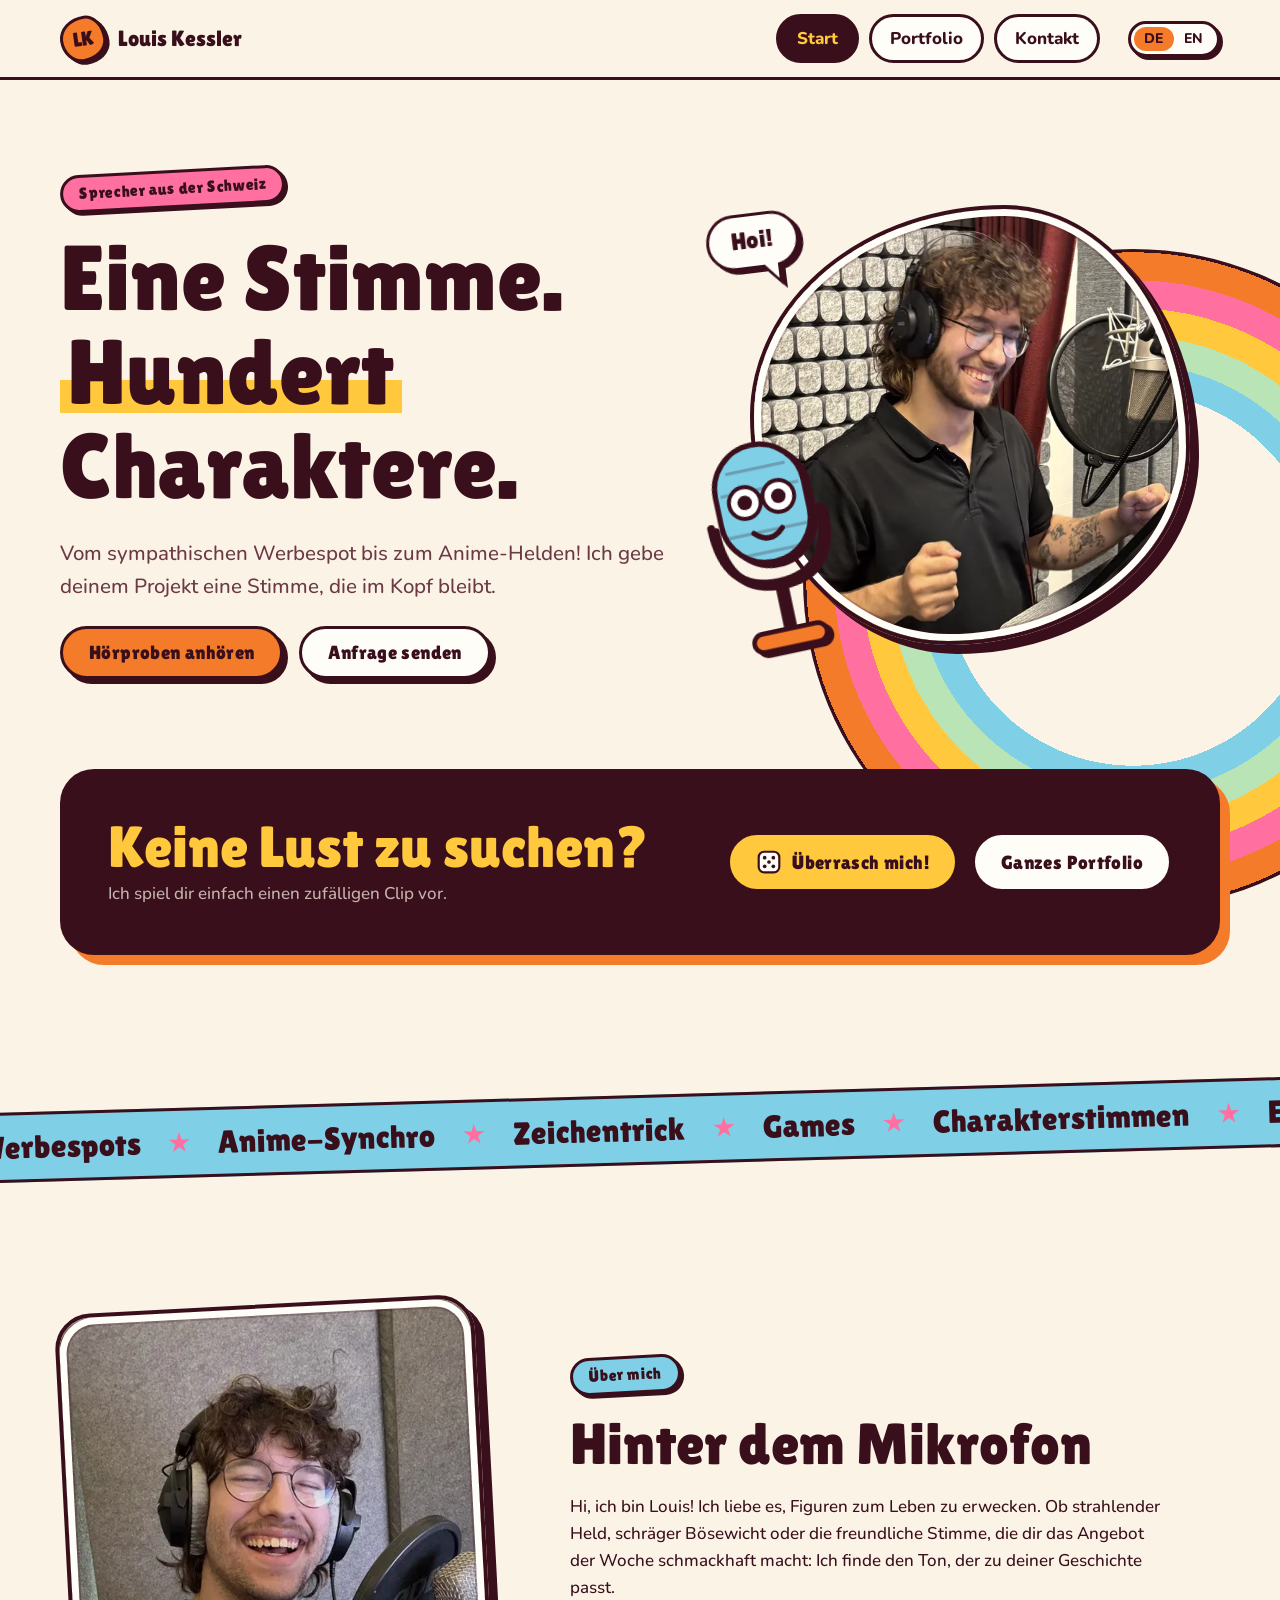
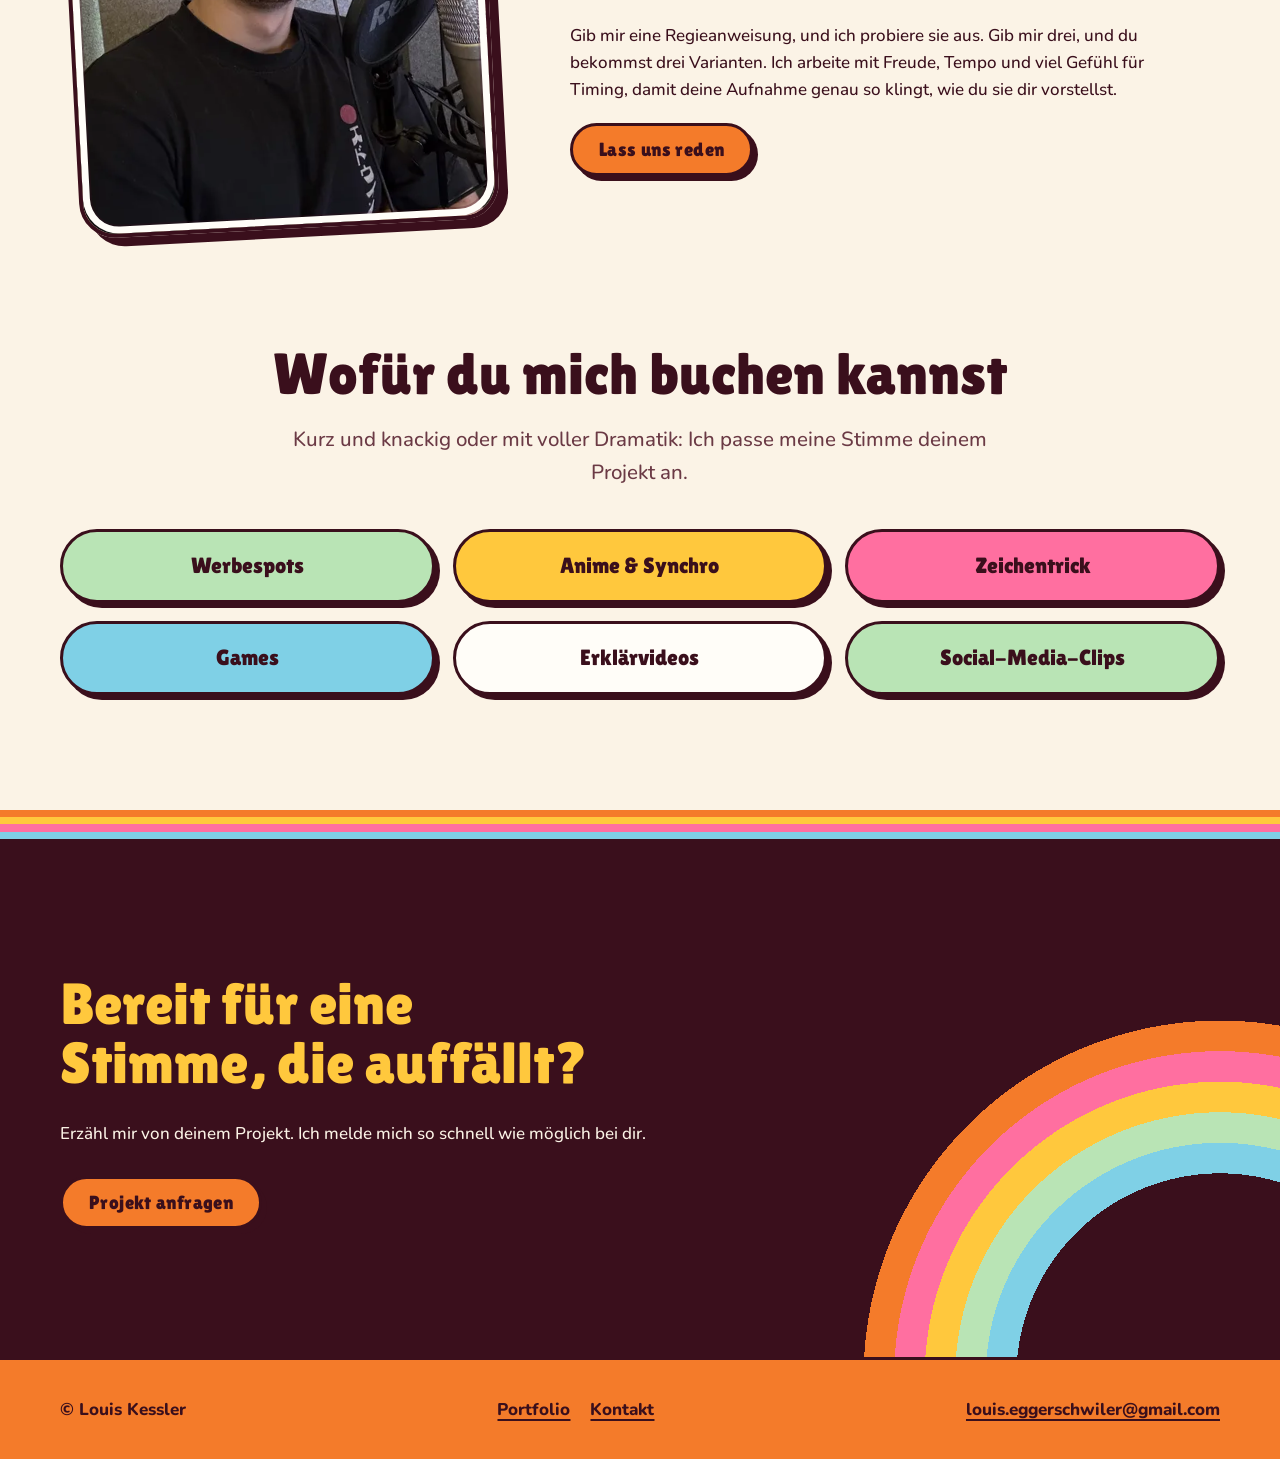
==== index.html @ d90c4884 "add" ====
<!doctype html>
<html lang="de">
<head>
    <meta charset="utf-8"/>
    <title data-i18n="home.meta.title">Louis Kessler | Sprecher für Werbung, Anime &amp; Charaktere</title>
    <meta content="width=device-width, initial-scale=1" name="viewport"/>
    <meta content="Louis Kessler ist Sprecher aus der Schweiz: Werbespots, Anime-Synchro und Charakterstimmen mit Energie und Witz. Jetzt reinhören und anfragen."
          name="description" data-i18n-attr="content:home.meta.desc">
    <!-- Preview for the client, not public yet -->
    <meta content="noindex, nofollow" name="robots">
    <meta property="og:type" content="website">
    <meta property="og:title" content="Louis Kessler | Sprecher">
    <meta property="og:description" content="Werbespots, Anime-Synchro und Charakterstimmen. Jetzt reinhören!">
    <meta property="og:image" content="https://voiceoflouis.com/assets/img/louis-og.jpg">
    <meta property="og:url" content="https://voiceoflouis.com/">
    <link href="assets/img/favicon.svg" rel="icon" type="image/svg+xml">
    <link crossorigin href="https://fonts.gstatic.com" rel="preconnect">
    <link href="https://fonts.googleapis.com/css2?family=Lilita+One&family=Nunito:wght@500;700;800&display=swap" rel="stylesheet">
    <link href="assets/css/louis.css" rel="stylesheet">
</head>
<body>
<header class="site-head">
    <div class="wrap">
        <a class="logo" href="./"><span class="logo-badge">LK</span><span>Louis Kessler</span></a>
        <nav class="nav" aria-label="Hauptnavigation" data-i18n-attr="aria-label:nav.label">
            <a href="./" aria-current="page" data-i18n="nav.home">Start</a>
            <a href="portfolio/" data-i18n="nav.portfolio">Portfolio</a>
            <a href="contact/" data-i18n="nav.contact">Kontakt</a>
        </nav>
        <div class="lang" role="group" aria-label="Sprache" data-i18n-attr="aria-label:lang.label">
            <button type="button" data-lang="de" aria-pressed="true" aria-label="Deutsch">DE</button>
            <button type="button" data-lang="en" aria-pressed="false" aria-label="English">EN</button>
        </div>
    </div>
</header>

<main>
    <section class="hero">
        <div class="wrap">
            <div class="hero-text">
                <span class="sticker" data-i18n="home.hero.sticker">Sprecher aus der Schweiz</span>
                <h1 data-i18n="home.hero.title">Eine Stimme. <span class="mark">Hundert</span> Charaktere.</h1>
                <p class="lead" data-i18n="home.hero.lead">Vom sympathischen Werbespot bis zum Anime-Helden! Ich gebe deinem Projekt eine Stimme, die im Kopf bleibt.</p>
                <div class="btns">
                    <a class="btn" href="portfolio/" data-i18n="btn.listen">Hörproben anhören</a>
                    <a class="btn ghost" href="mailto:louis.eggerschwiler@gmail.com" data-i18n="btn.request">Anfrage senden</a>
                </div>
            </div>
            <div class="hero-art">
                <div class="rings" aria-hidden="true"></div>
                <div class="photo">
                    <img src="assets/img/louis-hero-1000.webp"
                         srcset="assets/img/louis-hero-600.webp 600w, assets/img/louis-hero-1000.webp 1000w"
                         sizes="(max-width: 900px) 80vw, 440px" width="1000" height="1000"
                         alt="Louis Kessler mit Kopfhörern am Mikrofon in der Sprecherkabine"
                         data-i18n-attr="alt:home.hero.alt" fetchpriority="high">
                </div>
                <!-- Click plays a random "Hoi!" (assets/audio/hoi1-3.mp3); the random clip button never picks these -->
                <button class="bubble" type="button" aria-label="Hoi sagen" data-i18n-attr="aria-label:home.hero.hoi">Hoi!</button>
                <div class="mascot" aria-hidden="true">
                    <svg viewBox="0 0 100 172">
                        <path d="M8 62 q0 50 42 50 q42 0 42 -50" style="fill:none;stroke:var(--ink);stroke-width:6;stroke-linecap:round"/>
                        <path d="M50 112 v38" style="stroke:var(--ink);stroke-width:7"/>
                        <rect x="22" y="148" width="56" height="14" rx="7" style="fill:var(--orange);stroke:var(--ink);stroke-width:3.5"/>
                        <rect x="16" y="6" width="68" height="90" rx="34" style="fill:var(--sky);stroke:var(--ink);stroke-width:4"/>
                        <path d="M27 24h46M20 40h60M20 72h60M27 88h46" style="stroke:var(--ink);stroke-width:2.5;opacity:.25"/>
                        <circle class="eye" cx="37" cy="48" r="12" style="fill:#fff;stroke:var(--ink);stroke-width:3"/>
                        <circle class="pupil" cx="37" cy="48" r="5.5" style="fill:var(--ink)"/>
                        <circle class="eye" cx="63" cy="48" r="12" style="fill:#fff;stroke:var(--ink);stroke-width:3"/>
                        <circle class="pupil" cx="63" cy="48" r="5.5" style="fill:var(--ink)"/>
                        <path d="M39 72 q11 11 22 0" style="fill:none;stroke:var(--ink);stroke-width:4;stroke-linecap:round"/>
                    </svg>
                </div>
            </div>
        </div>
    </section>

    <section class="section" style="padding-top:0">
        <div class="wrap">
            <!-- Random clip: plays any audio demo from the portfolio page (louis.js, "random clip") -->
            <div class="panel shuffle">
                <div class="shuffle-head">
                    <div class="shuffle-q">
                        <h2 data-i18n="home.shuffle.q">Keine Lust zu suchen?</h2>
                        <p data-i18n="home.shuffle.sub">Ich spiel dir einfach einen zufälligen Clip vor.</p>
                    </div>
                    <div class="shuffle-actions">
                        <button class="btn sun shuffle-btn" type="button">
                            <svg class="dice" viewBox="0 0 24 24" aria-hidden="true"><rect x="2.5" y="2.5" width="19" height="19" rx="5"/><circle cx="8" cy="8" r="1.7"/><circle cx="16" cy="8" r="1.7"/><circle cx="12" cy="12" r="1.7"/><circle cx="8" cy="16" r="1.7"/><circle cx="16" cy="16" r="1.7"/></svg>
                            <span data-i18n="home.shuffle.btn">Überrasch mich!</span>
                        </button>
                        <a class="btn ghost" href="portfolio/" data-i18n="home.demos.all">Ganzes Portfolio</a>
                    </div>
                </div>
                <div class="shuffle-now" hidden>
                    <button class="play" type="button" aria-label="Abspielen oder pausieren" data-i18n-attr="aria-label:home.shuffle.toggle" aria-pressed="false">
                        <svg class="i-play" viewBox="0 0 24 24"><path d="M7 4.5v15l12.5-7.5z"/></svg>
                        <svg class="i-pause" viewBox="0 0 24 24"><path d="M6 4h4.5v16H6zM13.5 4H18v16h-4.5z"/></svg>
                    </button>
                    <div class="shuffle-body">
                        <div class="shuffle-title" aria-live="polite"><small data-i18n="home.shuffle.now">Jetzt läuft</small> <strong class="shuffle-name"></strong></div>
                        <div class="progress" role="slider" tabindex="0" aria-label="Position" aria-valuemin="0" aria-valuemax="100" aria-valuenow="0">
                            <div class="progress-fill"><span class="progress-knob"></span></div>
                        </div>
                    </div>
                    <span class="time">0:00 / 0:00</span>
                </div>
            </div>
        </div>
    </section>

    <div class="ticker" aria-hidden="true">
        <div class="ticker-track">
            <span data-i18n="ticker.1">Werbespots</span><span data-i18n="ticker.2">Anime-Synchro</span><span data-i18n="ticker.3">Zeichentrick</span><span data-i18n="ticker.4">Games</span><span data-i18n="ticker.5">Charakterstimmen</span><span data-i18n="ticker.6">Erklärvideos</span>
        </div>
    </div>

    <section class="section">
        <div class="wrap split">
            <div class="photo">
                <img src="assets/img/louis-mic-880.webp"
                     srcset="assets/img/louis-mic-480.webp 480w, assets/img/louis-mic-880.webp 880w"
                     sizes="(max-width: 900px) min(100vw, 420px), 420px" width="880" height="1100"
                     alt="Louis Kessler lacht vor dem Mikrofon in die Kamera"
                     data-i18n-attr="alt:home.about.alt" loading="lazy">
            </div>
            <div class="stack">
                <span class="sticker sky" data-i18n="home.about.sticker">Über mich</span>
                <h2 data-i18n="home.about.title">Hinter dem Mikrofon</h2>
                <p data-i18n="home.about.p1">Hi, ich bin Louis! Ich liebe es, Figuren zum Leben zu erwecken. Ob strahlender Held, schräger Bösewicht oder die freundliche Stimme, die dir das Angebot der Woche schmackhaft macht: Ich finde den Ton, der zu deiner Geschichte passt.</p>
                <p data-i18n="home.about.p2">Gib mir eine Regieanweisung, und ich probiere sie aus. Gib mir drei, und du bekommst drei Varianten. Ich arbeite mit Freude, Tempo und viel Gefühl für Timing, damit deine Aufnahme genau so klingt, wie du sie dir vorstellst.</p>
                <div class="btns"><a class="btn" href="mailto:louis.eggerschwiler@gmail.com" data-i18n="home.about.cta">Lass uns reden</a></div>
            </div>
        </div>
    </section>

    <section class="section" style="padding-top:0">
        <div class="wrap stack center" style="gap:40px">
            <div class="stack center">
                <h2 data-i18n="home.services.title">Wofür du mich buchen kannst</h2>
                <p class="lead" data-i18n="home.services.lead">Kurz und knackig oder mit voller Dramatik: Ich passe meine Stimme deinem Projekt an.</p>
            </div>
            <div class="pills" style="width:100%">
                <div class="pill" data-i18n="service.1">Werbespots</div>
                <div class="pill" data-i18n="service.2">Anime &amp; Synchro</div>
                <div class="pill" data-i18n="service.3">Zeichentrick</div>
                <div class="pill" data-i18n="service.4">Games</div>
                <div class="pill" data-i18n="service.5">Erklärvideos</div>
                <div class="pill" data-i18n="service.6">Social-Media-Clips</div>
            </div>
        </div>
    </section>

    <div class="stripes" aria-hidden="true"></div>
    <section class="cta">
        <div class="rings" aria-hidden="true"></div>
        <div class="wrap">
            <h2 data-i18n="home.cta.title">Bereit für eine Stimme, die auffällt?</h2>
            <p data-i18n="home.cta.text">Erzähl mir von deinem Projekt. Ich melde mich so schnell wie möglich bei dir.</p>
            <a class="btn" href="mailto:louis.eggerschwiler@gmail.com" data-i18n="home.cta.button">Projekt anfragen</a>
        </div>
    </section>
</main>

<footer class="site-foot">
    <div class="wrap">
        <span>© Louis Kessler</span>
        <nav aria-label="Fusszeile" data-i18n-attr="aria-label:foot.label">
            <a href="portfolio/" data-i18n="nav.portfolio">Portfolio</a>
            <a href="contact/" data-i18n="nav.contact">Kontakt</a>
        </nav>
        <a href="mailto:louis.eggerschwiler@gmail.com">louis.eggerschwiler@gmail.com</a>
    </div>
</footer>
<script src="assets/js/louis.js"></script>
<script src="assets/js/i18n.js"></script>
</body>
</html>
---- assets/css/louis.css ----
/*
 * Louis Kessler, voice actor.
 * Hunter Guidroz's structure (cream page, maroon demo panel, retro stripes, orange footer),
 * simplified, with the "Bunt" direction's bright colours, chunky offset shadows and cartoon wobble.
 */
:root {
    --cream: #fbf3e6;
    --paper: #fffdf8;
    --ink: #3a0f1c;
    --ink-soft: #6b3a45;
    --orange: #f47b2a;
    --sun: #ffc83d;
    --pink: #ff6fa0;
    --sky: #7fd0e6;
    --mint: #b9e4b5;

    --display: "Lilita One", "Arial Rounded MT Bold", system-ui, sans-serif;
    --body: "Nunito", system-ui, -apple-system, "Segoe UI", Roboto, Arial, sans-serif;

    --border: 3px solid var(--ink);
    --shadow: 5px 5px 0 var(--ink);
    --shadow-lg: 9px 9px 0 var(--ink);
    --radius: 22px;
    --gutter: max(16px, 4vw);
    --max: 1160px;
    --blob: 58% 42% 55% 45% / 48% 55% 45% 52%;
}

* {
    box-sizing: border-box;
}

html {
    scroll-behavior: smooth;
    /* stop iOS from enlarging text in landscape */
    -webkit-text-size-adjust: 100%;
    text-size-adjust: 100%;
}

/* no grey flash on tap; the buttons have their own pressed state */
a, button, [role="slider"] {
    -webkit-tap-highlight-color: transparent;
}

body {
    margin: 0;
    background: var(--cream);
    color: var(--ink);
    font: 500 17px/1.6 var(--body);
    -webkit-font-smoothing: antialiased;
    overflow-x: hidden;
}

main {
    overflow-x: clip;
}

img {
    max-width: 100%;
    display: block;
}

a {
    color: inherit;
}

h1, h2, h3 {
    font-family: var(--display);
    font-weight: 400;
    line-height: 1.02;
    margin: 0;
    text-wrap: balance;
}

h1 {
    font-size: clamp(44px, 7.4vw, 92px);
}

h2 {
    font-size: clamp(34px, 4.8vw, 58px);
}

h3 {
    font-size: 22px;
}

p {
    margin: 0;
    max-width: 60ch;
}

:focus-visible {
    outline: 3px solid var(--orange);
    outline-offset: 3px;
}

.wrap {
    width: 100%;
    max-width: calc(var(--max) + 2 * var(--gutter));
    margin: 0 auto;
    padding-inline: var(--gutter);
}

.section {
    padding-block: clamp(64px, 9vw, 120px);
}

.stack {
    display: grid;
    gap: 20px;
    align-content: start;
}

.lead {
    font-size: clamp(18px, 1.6vw, 21px);
    color: var(--ink-soft);
}

/* ---------- buttons ---------- */
.btn {
    display: inline-flex;
    align-items: center;
    gap: 10px;
    padding: 14px 26px;
    border: var(--border);
    border-radius: 999px;
    background: var(--orange);
    color: var(--ink);
    font: 400 19px/1 var(--display);
    letter-spacing: .02em;
    text-decoration: none;
    box-shadow: var(--shadow);
    cursor: pointer;
    transition: transform .15s ease, box-shadow .15s ease;
}

@media (hover: hover) {
    .btn:hover {
        transform: translate(-2px, -2px) rotate(-1.5deg);
        box-shadow: 7px 7px 0 var(--ink);
    }
}

.btn:active {
    transform: translate(3px, 3px);
    box-shadow: 1px 1px 0 var(--ink);
}

.btn.ghost {
    background: var(--paper);
}

.btn.sun {
    background: var(--sun);
}

.btns {
    display: flex;
    flex-wrap: wrap;
    gap: 16px;
}

/* ---------- stickers ---------- */
.sticker {
    display: inline-block;
    justify-self: start;
    padding: 7px 16px;
    border: var(--border);
    border-radius: 999px;
    background: var(--pink);
    font: 400 16px/1.1 var(--display);
    letter-spacing: .04em;
    transform: rotate(-3deg);
    box-shadow: 3px 3px 0 var(--ink);
}

.sticker.sun {
    background: var(--sun);
}

.sticker.sky {
    background: var(--sky);
}

.sticker.mint {
    background: var(--mint);
}

.mark {
    background: linear-gradient(transparent 58%, var(--sun) 58% 90%, transparent 90%);
    padding-inline: .08em;
}

/* ---------- header ---------- */
.site-head {
    position: sticky;
    top: 0;
    z-index: 20;
    background: var(--cream);
    border-bottom: var(--border);
}

.site-head .wrap {
    display: flex;
    align-items: center;
    gap: 16px 28px;
    flex-wrap: wrap;
    padding-block: 14px;
}

.logo {
    display: inline-flex;
    align-items: center;
    gap: 12px;
    margin-right: auto;
    text-decoration: none;
    font: 400 22px/1 var(--display);
}

.logo-badge {
    display: grid;
    place-items: center;
    width: 46px;
    height: 46px;
    border: var(--border);
    border-radius: var(--blob);
    background: var(--orange);
    font-size: 20px;
    transform: rotate(-8deg);
    box-shadow: 3px 3px 0 var(--ink);
    transition: transform .3s cubic-bezier(.3, 1.8, .5, 1);
}

@media (hover: hover) {
    .logo:hover .logo-badge {
        transform: rotate(10deg) scale(1.08);
    }
}

.nav {
    display: flex;
    flex-wrap: wrap;
    gap: 10px;
}

.nav a {
    padding: 8px 18px;
    border: var(--border);
    border-radius: 999px;
    background: var(--paper);
    font-weight: 800;
    text-decoration: none;
    transition: transform .15s ease, background .15s ease;
}

@media (hover: hover) {
    .nav a:hover {
        background: var(--sun);
        transform: rotate(-3deg);
    }
}

.nav a[aria-current="page"] {
    background: var(--ink);
    color: var(--sun);
}

/* DE / EN switch */
.lang {
    display: inline-flex;
    padding: 3px;
    border: var(--border);
    border-radius: 999px;
    background: var(--paper);
    box-shadow: 3px 3px 0 var(--ink);
}

.lang button {
    padding: 5px 10px;
    border: 0;
    border-radius: 999px;
    background: none;
    color: var(--ink);
    font: 800 14px/1 var(--body);
    letter-spacing: .04em;
    cursor: pointer;
    transition: background .15s ease, transform .2s cubic-bezier(.3, 1.8, .5, 1);
}

@media (hover: hover) {
    .lang button:hover {
        transform: rotate(-6deg);
    }
}

.lang button[aria-pressed="true"] {
    background: var(--orange);
}

/* ---------- hero ---------- */
/*
 * The hero's rainbow rings run on into the section below instead of being cut off.
 * main clips them sideways (overflow-x: clip); everything after the hero sits one layer up,
 * so the rings stay behind that content.
 */
.hero {
    position: relative;
    z-index: 0;
}

.hero ~ * {
    position: relative;
    z-index: 1;
}

.hero .wrap {
    display: grid;
    grid-template-columns: minmax(0, 1.1fr) minmax(0, .9fr);
    gap: 48px;
    align-items: center;
    padding-block: clamp(48px, 7vw, 96px);
}

.hero-text {
    display: grid;
    gap: 24px;
    min-width: 0;
}

.hero-art {
    position: relative;
    justify-self: center;
    width: min(100%, 440px);
    aspect-ratio: 1;
}

/* retro rainbow rings behind the photo, after Hunter's stripes */
.rings {
    position: absolute;
    width: 150%;
    aspect-ratio: 1;
    right: -62%;
    bottom: -60%;
    border-radius: 50%;
    background: radial-gradient(circle,
    transparent 0 40%,
    var(--sky) 40% 46%,
    var(--mint) 46% 52%,
    var(--sun) 52% 58%,
    var(--pink) 58% 64%,
    var(--orange) 64% 70%,
    var(--ink) 70% 72%,
    transparent 72%);
    z-index: 0;
}

.photo {
    position: relative;
    z-index: 1;
    width: 100%;
    height: 100%;
    border: 4px solid var(--ink);
    border-radius: var(--blob);
    box-shadow: var(--shadow-lg);
    overflow: hidden;
    background: repeating-linear-gradient(-45deg, #f6e2c4 0 14px, #f1d7b1 14px 28px);
}

.photo img {
    position: absolute;
    inset: 0;
    width: 100%;
    height: 100%;
    object-fit: cover;
    object-position: 50% 25%;
}

/*
 * The photos are not cut out, so instead of feathering they get a sticker treatment:
 * a light warm grade pulls the grey studio walls toward the cream page, and a paper
 * ring inside the ink outline separates the busy background from the frame.
 */
.photo:has(img)::before,
.photo:has(img)::after {
    content: "";
    position: absolute;
    inset: 0;
    border-radius: inherit;
    pointer-events: none;
}

.photo:has(img)::before {
    background: var(--orange);
    mix-blend-mode: soft-light;
    opacity: .28;
}

.photo:has(img)::after {
    box-shadow: inset 0 0 0 7px var(--paper), inset 0 0 0 9px rgba(58, 15, 28, .25);
}

@media (prefers-reduced-motion: no-preference) {
    .photo {
        animation: wobble 9s ease-in-out infinite;
    }
}

@keyframes wobble {
    0%, 100% {
        border-radius: 58% 42% 55% 45% / 48% 55% 45% 52%;
    }
    33% {
        border-radius: 45% 55% 42% 58% / 55% 45% 55% 45%;
    }
    66% {
        border-radius: 52% 48% 60% 40% / 42% 58% 48% 52%;
    }
}

/* "Hoi!" speech bubble: a button, plays a random hoi clip. The tail is two stacked triangles
   (ink outline, paper fill) pointing down-right at the photo; drop-shadow outlines bubble and tail as one. */
.bubble {
    position: absolute;
    z-index: 3;
    top: 2%;
    left: -10%;
    padding: 12px 22px 14px;
    border: var(--border);
    border-radius: 999px;
    background: var(--paper);
    color: var(--ink);
    font: 400 24px/1 var(--display);
    letter-spacing: .02em;
    transform: rotate(-7deg);
    filter: drop-shadow(4px 4px 0 var(--ink));
    cursor: pointer;
    transition: transform .2s cubic-bezier(.3, 1.8, .5, 1);
}

.bubble::before,
.bubble::after {
    content: "";
    position: absolute;
    width: 0;
    height: 0;
    border-style: solid;
    border-color: transparent;
}

.bubble::before {
    right: 18px;
    bottom: -22px;
    border-width: 22px 0 0 20px;
    border-top-color: var(--ink);
}

.bubble::after {
    right: 21px;
    bottom: -15px;
    border-width: 16px 0 0 14px;
    border-top-color: var(--paper);
}

.bubble:active {
    transform: rotate(-7deg) scale(.92);
}

@media (prefers-reduced-motion: no-preference) {
    .bubble.say {
        animation: hoi .45s cubic-bezier(.3, 1.8, .5, 1);
    }
}

@keyframes hoi {
    40% {
        transform: rotate(-14deg) scale(1.18);
    }
}

@media (hover: hover) {
    .bubble:hover {
        transform: rotate(-3deg) scale(1.06);
    }
}

/* googly-eyed microphone, pupils follow the cursor */
.mascot {
    position: absolute;
    z-index: 2;
    width: 30%;
    left: -10%;
    bottom: -4%;
    transform: rotate(-12deg);
    filter: drop-shadow(4px 4px 0 var(--ink));
}

.mascot svg {
    width: 100%;
    height: auto;
    display: block;
    overflow: visible;
}

@media (prefers-reduced-motion: no-preference) {
    .mascot {
        animation: bob 3.2s ease-in-out infinite;
    }
}

@keyframes bob {
    50% {
        transform: rotate(-4deg) translateY(-8px);
    }
}

/* ---------- demo panel (Hunter's maroon block) ---------- */
.panel {
    background: var(--ink);
    color: var(--cream);
    border-radius: 34px;
    padding: clamp(24px, 4vw, 48px);
    display: grid;
    gap: 28px;
    box-shadow: 10px 10px 0 var(--orange);
}

/* ---------- audio player ---------- */
.demo {
    --c: var(--sun);
    display: grid;
    grid-template-columns: auto minmax(0, 1fr) auto;
    align-items: center;
    gap: 18px;
    padding: 14px 20px 14px 14px;
    border: var(--border);
    border-radius: 999px;
    background: var(--paper);
    color: var(--ink);
}

.demo-body {
    display: grid;
    gap: 6px;
    min-width: 0;
}

.demo-title {
    display: flex;
    align-items: baseline;
    gap: 12px;
    flex-wrap: wrap;
}

.demo-title h3 {
    font-size: 21px;
}

.demo-title small {
    font-weight: 800;
    font-size: 13px;
    letter-spacing: .06em;
    text-transform: uppercase;
    color: var(--ink-soft);
}

.play {
    width: 56px;
    height: 56px;
    flex: none;
    display: grid;
    place-items: center;
    border: var(--border);
    border-radius: 50%;
    background: var(--c, var(--sun));
    color: var(--ink);
    cursor: pointer;
    box-shadow: 3px 3px 0 var(--ink);
    transition: transform .2s cubic-bezier(.3, 1.8, .5, 1);
}

@media (hover: hover) {
    .play:hover {
        transform: scale(1.08) rotate(-8deg);
    }
}

.play:active {
    transform: scale(.88);
}

.play svg {
    width: 22px;
    height: 22px;
    fill: currentColor;
}

.play .i-pause, .is-playing .play .i-play {
    display: none;
}

.is-playing .play .i-pause {
    display: block;
}

.wave {
    display: flex;
    align-items: center;
    gap: 3px;
    height: 34px;
    cursor: pointer;
    border-radius: 6px;
}

.wave i {
    flex: 1;
    min-width: 0;
    border-radius: 3px;
    background: var(--ink);
    opacity: .22;
    transition: opacity .1s;
}

.wave i.on {
    opacity: 1;
    background: var(--ink);
}

@media (prefers-reduced-motion: no-preference) {
    .is-playing .wave i.on:nth-last-child(-n+60) {
        animation: dance .5s ease-in-out infinite alternate;
    }

    .is-playing .wave i:nth-child(3n) {
        animation-delay: -.2s;
    }

    .is-playing .wave i:nth-child(3n+1) {
        animation-delay: -.35s;
    }
}

@keyframes dance {
    to {
        transform: scaleY(.55);
    }
}

.time {
    font-weight: 800;
    font-size: 14px;
    font-variant-numeric: tabular-nums;
    color: var(--ink-soft);
    min-width: 4.5ch;
    text-align: right;
}

/* ---------- random clip ("Keine Lust zu suchen?") ---------- */
.shuffle {
    gap: 24px;
}

.shuffle-head {
    display: flex;
    flex-wrap: wrap;
    align-items: center;
    justify-content: space-between;
    gap: 14px 24px;
}

.shuffle-q {
    display: grid;
    gap: 4px;
}

.shuffle-q h2 {
    color: var(--sun);
}

.shuffle-q p {
    color: rgba(251, 243, 230, .72);
}

.shuffle-actions {
    display: flex;
    flex-wrap: wrap;
    gap: 14px;
}

.shuffle-btn .dice {
    width: 26px;
    height: 26px;
    flex: none;
}

.shuffle-btn .dice rect {
    fill: var(--paper);
    stroke: var(--ink);
    stroke-width: 2;
}

.shuffle-btn .dice circle {
    fill: var(--ink);
}

@media (prefers-reduced-motion: no-preference) {
    .shuffle-btn.spin .dice {
        animation: roll .7s cubic-bezier(.3, 1.6, .5, 1);
    }

    .shuffle-now:not([hidden]) {
        animation: pop .45s cubic-bezier(.3, 1.6, .5, 1);
    }
}

@keyframes roll {
    from {
        transform: rotate(-300deg) scale(.5);
    }
}

@keyframes pop {
    from {
        transform: scale(.85) rotate(-2deg);
        opacity: 0;
    }
}

.shuffle-now {
    display: grid;
    grid-template-columns: auto minmax(0, 1fr) auto;
    align-items: center;
    gap: 18px;
    padding: 14px 24px 14px 14px;
    border: var(--border);
    border-radius: 999px;
    background: var(--sun);
    color: var(--ink);
}

.shuffle-now[hidden] {
    display: none;
}

.shuffle-now .play {
    background: var(--ink);
    color: var(--sun);
}

.shuffle-body {
    display: grid;
    gap: 10px;
    min-width: 0;
}

.shuffle-title {
    display: flex;
    flex-wrap: wrap;
    align-items: baseline;
    gap: 4px 10px;
}

.shuffle-title small {
    font-weight: 800;
    font-size: 13px;
    letter-spacing: .06em;
    text-transform: uppercase;
}

.shuffle-title strong {
    font: 400 22px/1.1 var(--display);
}

.progress {
    position: relative;
    height: 18px;
    border: var(--border);
    border-radius: 999px;
    background: var(--paper);
    cursor: pointer;
    touch-action: none;
}

.progress-fill {
    position: absolute;
    left: 0;
    top: 0;
    bottom: 0;
    width: 0;
    border-radius: 999px;
    background: var(--pink);
}

.progress-knob {
    position: absolute;
    right: -12px;
    top: 50%;
    width: 24px;
    height: 24px;
    margin-top: -12px;
    border: var(--border);
    border-radius: 50%;
    background: var(--paper);
    box-shadow: 2px 2px 0 var(--ink);
    transition: transform .15s ease;
}

@media (hover: hover) {
    .progress:hover .progress-knob,
    .progress:active .progress-knob {
        transform: scale(1.15);
    }
}

.shuffle-now .time {
    color: var(--ink);
    min-width: 0;
    white-space: nowrap;
}

/* ---------- ticker band ---------- */
.ticker {
    background: var(--sky);
    border-block: var(--border);
    overflow: hidden;
    transform: rotate(-1.6deg);
    margin-block: 24px;
    width: 104%;
    margin-left: -2%;
}

.ticker-track {
    display: flex;
    width: max-content;
    gap: 0;
    padding-block: 16px;
}

.ticker-track span {
    display: inline-flex;
    align-items: center;
    gap: 28px;
    padding-right: 28px;
    font: 400 clamp(22px, 2.6vw, 32px)/1 var(--display);
    white-space: nowrap;
}

.ticker-track span::after {
    content: "";
    width: 22px;
    height: 22px;
    background: var(--pink);
    clip-path: polygon(50% 0, 61% 35%, 98% 35%, 68% 57%, 79% 91%, 50% 70%, 21% 91%, 32% 57%, 2% 35%, 39% 35%);
}

@media (prefers-reduced-motion: no-preference) {
    .ticker-track {
        animation: tick 28s linear infinite;
    }
}

@keyframes tick {
    to {
        transform: translateX(-50%);
    }
}

/* ---------- about ---------- */
.split {
    display: grid;
    grid-template-columns: minmax(0, .8fr) minmax(0, 1.2fr);
    gap: clamp(32px, 6vw, 80px);
    align-items: center;
}

.split .photo {
    width: min(100%, 420px);
    justify-self: center;
    aspect-ratio: 4 / 5;
    height: auto;
    border-radius: 36px;
    transform: rotate(-3deg);
    animation: none;
}

/* ---------- pills ---------- */
.pills {
    display: grid;
    grid-template-columns: repeat(3, minmax(0, 1fr));
    gap: 18px;
}

.pill {
    padding: 22px 26px;
    border: var(--border);
    border-radius: 999px;
    background: var(--mint);
    font: 400 22px/1.1 var(--display);
    text-align: center;
    box-shadow: var(--shadow);
    transition: transform .25s cubic-bezier(.3, 1.8, .5, 1);
}

.pill:nth-child(5n+2) {
    background: var(--sun);
}

.pill:nth-child(5n+3) {
    background: var(--pink);
}

.pill:nth-child(5n+4) {
    background: var(--sky);
}

.pill:nth-child(5n+5) {
    background: var(--paper);
}

@media (hover: hover) {
    .pill:nth-child(odd):hover {
        transform: rotate(-4deg) scale(1.04);
    }
}

@media (hover: hover) {
    .pill:nth-child(even):hover {
        transform: rotate(4deg) scale(1.04);
    }
}

.center {
    text-align: center;
    justify-items: center;
}

.center p {
    margin-inline: auto;
}

/* ---------- page header (inner pages) ---------- */
.page-head {
    position: relative;
    overflow: hidden;
    border-bottom: var(--border);
    background: var(--sun);
}

.page-head .wrap {
    position: relative;
    z-index: 1;
    padding-block: clamp(56px, 8vw, 104px);
    display: grid;
    gap: 20px;
}

/* desktop: stop the text before the rings, which take roughly the right 380px of the screen */
@media (min-width: 901px) {
    .page-head .wrap > * {
        max-width: calc(100vw - 420px - max(var(--gutter), (100vw - var(--max)) / 2));
    }
}

.page-head .rings {
    width: 640px;
    right: -260px;
    bottom: -330px;
}

/* ---------- character cards (portfolio) ---------- */
/* two columns, three once there are three or more cards (so two cards never leave an empty slot) */
.cards {
    display: grid;
    grid-template-columns: repeat(2, minmax(0, 1fr));
    gap: 28px;
}

@media (min-width: 901px) {
    .cards:has(> .card:nth-child(3)) {
        grid-template-columns: repeat(3, minmax(0, 1fr));
    }
}

.card {
    --c: var(--sun);
    display: grid;
    gap: 16px;
    align-content: start;
    padding: 22px;
    border: var(--border);
    border-radius: var(--radius);
    background: var(--c);
    box-shadow: var(--shadow-lg);
    transition: transform .25s cubic-bezier(.3, 1.8, .5, 1);
}

.card:nth-child(6n+2) {
    --c: var(--pink);
}

.card:nth-child(6n+3) {
    --c: var(--sky);
}

.card:nth-child(6n+4) {
    --c: var(--mint);
}

.card:nth-child(6n+5) {
    --c: var(--orange);
}

.card:nth-child(6n+6) {
    --c: var(--paper);
}

.card:nth-child(odd) {
    transform: rotate(-1.2deg);
}

.card:nth-child(even) {
    transform: rotate(1.2deg);
}

@media (hover: hover) {
    .card:hover {
        transform: rotate(0) translateY(-6px);
    }
}

.card-face {
    display: flex;
    align-items: center;
    gap: 14px;
}

.card-face small {
    font-weight: 800;
    font-size: 13px;
    letter-spacing: .06em;
    text-transform: uppercase;
}

.face {
    width: 64px;
    height: 64px;
    flex: none;
    border: var(--border);
    border-radius: 50%;
    background: var(--paper);
    overflow: hidden;
}

.face svg {
    width: 100%;
    height: 100%;
    display: block;
}

.card .demo {
    grid-template-columns: auto minmax(0, 1fr);
    padding: 0;
    border: 0;
    background: none;
    gap: 14px;
}

.card .demo .time {
    grid-column: 2;
    text-align: left;
    margin-top: -8px;
}

.card .play {
    background: var(--ink);
    color: var(--c);
    width: 50px;
    height: 50px;
}

.card p {
    font-size: 15px;
}

/* ---------- videos ---------- */
.videos {
    display: grid;
    grid-template-columns: repeat(2, minmax(0, 1fr));
    gap: 32px;
}

.video {
    display: grid;
    gap: 14px;
    align-content: start;
}

.video-frame {
    position: relative;
    aspect-ratio: 16 / 9;
    max-width: 100%;
    border: var(--border);
    border-radius: var(--radius);
    overflow: hidden;
    background: radial-gradient(circle at 30% 30%, var(--pink), transparent 55%),
    radial-gradient(circle at 75% 70%, var(--sky), transparent 55%),
    var(--sun);
    box-shadow: var(--shadow-lg);
}

.video:nth-child(2n) .video-frame {
    background: radial-gradient(circle at 70% 25%, var(--orange), transparent 55%),
    radial-gradient(circle at 25% 75%, var(--mint), transparent 55%),
    var(--sky);
}

.video-frame video {
    position: absolute;
    inset: 0;
    width: 100%;
    height: 100%;
    object-fit: cover;
}

.video-frame.is-on video {
    object-fit: contain;
    background: #000;
}

.video-frame iframe {
    position: absolute;
    inset: 0;
    width: 100%;
    height: 100%;
    border: 0;
}

.video-frame .play {
    position: absolute;
    left: 50%;
    top: 50%;
    width: 84px;
    height: 84px;
    margin: -42px 0 0 -42px;
    background: var(--paper);
    box-shadow: var(--shadow);
}

.video-frame .play svg {
    width: 32px;
    height: 32px;
}

.video-meta {
    display: flex;
    gap: 12px;
    align-items: baseline;
    flex-wrap: wrap;
}

/* film dubbing: its own mint band, so it reads apart from the anime clips */
.film {
    background: var(--mint);
    border-block: var(--border);
}

/* a lone video (film section) gets one wide column instead of half the grid */
.videos:has(> .video:only-child) {
    grid-template-columns: minmax(0, 1fr);
    max-width: 820px;
}

/* ---------- contact ---------- */
.contact-grid {
    display: grid;
    grid-template-columns: repeat(2, minmax(0, 1fr));
    gap: 28px;
}

.contact-card {
    display: grid;
    gap: 12px;
    align-content: start;
    padding: 28px;
    border: var(--border);
    border-radius: var(--radius);
    background: var(--paper);
    box-shadow: var(--shadow-lg);
    text-decoration: none;
    transition: transform .25s cubic-bezier(.3, 1.8, .5, 1);
}

@media (hover: hover) {
    a.contact-card:hover {
        transform: rotate(-2deg) translateY(-4px);
    }
}

.contact-card .icon {
    width: 60px;
    height: 60px;
    display: grid;
    place-items: center;
    border: var(--border);
    border-radius: var(--blob);
    background: var(--sun);
}

.contact-card:nth-child(2) .icon {
    background: var(--pink);
}

.contact-card:nth-child(3) .icon {
    background: var(--sky);
}

.contact-card .icon svg {
    width: 28px;
    height: 28px;
    fill: none;
    stroke: var(--ink);
    stroke-width: 2.4;
    stroke-linecap: round;
    stroke-linejoin: round;
}

.contact-card strong {
    font: 400 22px/1.15 var(--display);
    overflow-wrap: anywhere;
}

/* ---------- call to action band ---------- */
.cta {
    position: relative;
    overflow: hidden;
    background: var(--ink);
    color: var(--cream);
}

.cta .wrap {
    position: relative;
    z-index: 1;
    padding-block: clamp(72px, 10vw, 128px);
    display: grid;
    gap: 28px;
    justify-items: start;
}

.cta h2 {
    color: var(--sun);
    max-width: 16ch;
}

.cta .rings {
    width: 720px;
    right: -300px;
    bottom: -380px;
}

/* ---------- stripes divider ---------- */
.stripes {
    height: 36px;
    background: linear-gradient(var(--orange) 0 20%, var(--sun) 20% 40%, var(--pink) 40% 60%, var(--sky) 60% 80%, var(--ink) 80%);
}

/* ---------- footer ---------- */
.site-foot {
    background: var(--orange);
    border-top: var(--border);
}

.site-foot .wrap {
    display: flex;
    flex-wrap: wrap;
    justify-content: space-between;
    align-items: center;
    gap: 20px;
    padding-block: 36px;
    font-weight: 800;
}

.site-foot nav {
    display: flex;
    gap: 20px;
    flex-wrap: wrap;
}

.site-foot a {
    text-decoration-thickness: 2px;
    text-underline-offset: 4px;
}

/* ---------- responsive ---------- */
@media (max-width: 900px) {
    .hero .wrap, .split {
        grid-template-columns: minmax(0, 1fr);
    }

    .hero-art {
        width: min(80%, 380px);
        margin-top: 12px;
    }

    .cards, .pills {
        grid-template-columns: repeat(2, minmax(0, 1fr));
    }

    .videos {
        grid-template-columns: minmax(0, 1fr);
    }

    /* keep the rings in the corner so they don't run through the headline */
    .page-head .rings, .cta .rings {
        width: 420px;
        right: -250px;
        bottom: -250px;
    }

    .page-head .wrap {
        padding-right: max(var(--gutter), 220px);
    }
}

@media (max-width: 760px) {
    .contact-grid {
        grid-template-columns: minmax(0, 1fr);
    }
}

@media (max-width: 600px) {
    body {
        font-size: 16px;
    }

    /* phone header: name + language switch on top, the three menu buttons in one row below */
    .site-head {
        position: relative;
    }

    .site-head .wrap {
        display: grid;
        grid-template-columns: minmax(0, 1fr) auto;
        gap: 12px;
    }

    .logo {
        font-size: 19px;
        gap: 10px;
    }

    .logo-badge {
        width: 40px;
        height: 40px;
        font-size: 17px;
    }

    .lang {
        grid-column: 2;
        grid-row: 1;
        align-self: center;
    }

    .nav {
        grid-column: 1 / -1;
        display: grid;
        grid-template-columns: repeat(3, minmax(0, 1fr));
        gap: 8px;
    }

    .nav a {
        padding: 7px 6px;
        font-size: 15px;
        text-align: center;
    }

    .cards {
        grid-template-columns: minmax(0, 1fr);
    }

    /* services: two compact columns instead of one tall stack */
    .pills {
        grid-template-columns: repeat(2, minmax(0, 1fr));
        gap: 14px;
    }

    .pill {
        display: grid;
        place-items: center;
        padding: 16px 8px;
        font-size: 16px;
        box-shadow: 4px 4px 0 var(--ink);
    }

    /* buttons in a row become full-width, easy thumb targets */
    .btns .btn {
        flex: 1 1 100%;
        justify-content: center;
    }

    .cta .btn {
        justify-self: stretch;
        justify-content: center;
    }

    /* language switch: bigger tap targets */
    .lang button {
        padding: 9px 12px;
        font-size: 15px;
    }

    /* photos next to text: smaller, so they don't fill the whole screen */
    .split .photo {
        width: min(82%, 330px);
    }

    /* footer: stacked and centred, with roomy links */
    .site-foot .wrap {
        flex-direction: column;
        gap: 6px;
        padding-block: 28px;
        text-align: center;
    }

    .site-foot nav {
        justify-content: center;
        gap: 0 18px;
    }

    .site-foot a {
        display: inline-block;
        padding: 10px 4px;
    }

    .contact-card {
        padding: 22px;
    }

    .contact-card strong {
        font-size: 18px;
        overflow-wrap: normal;
    }

    .page-head .wrap {
        padding-right: var(--gutter);
    }

    .page-head .rings {
        width: 300px;
        right: -200px;
        bottom: -200px;
    }

    .demo {
        grid-template-columns: auto minmax(0, 1fr);
        border-radius: 28px;
    }

    .demo > .time {
        grid-column: 2;
        text-align: left;
        margin-top: -10px;
    }

    .shuffle-actions .btn {
        flex: 1 1 100%;
        justify-content: center;
    }

    .shuffle-now {
        grid-template-columns: auto minmax(0, 1fr);
        border-radius: 28px;
        padding-right: 20px;
    }

    .shuffle-now .time {
        grid-column: 2;
        margin-top: -8px;
        text-align: left;
    }

    .bubble {
        left: -4%;
        font-size: 18px;
    }
}
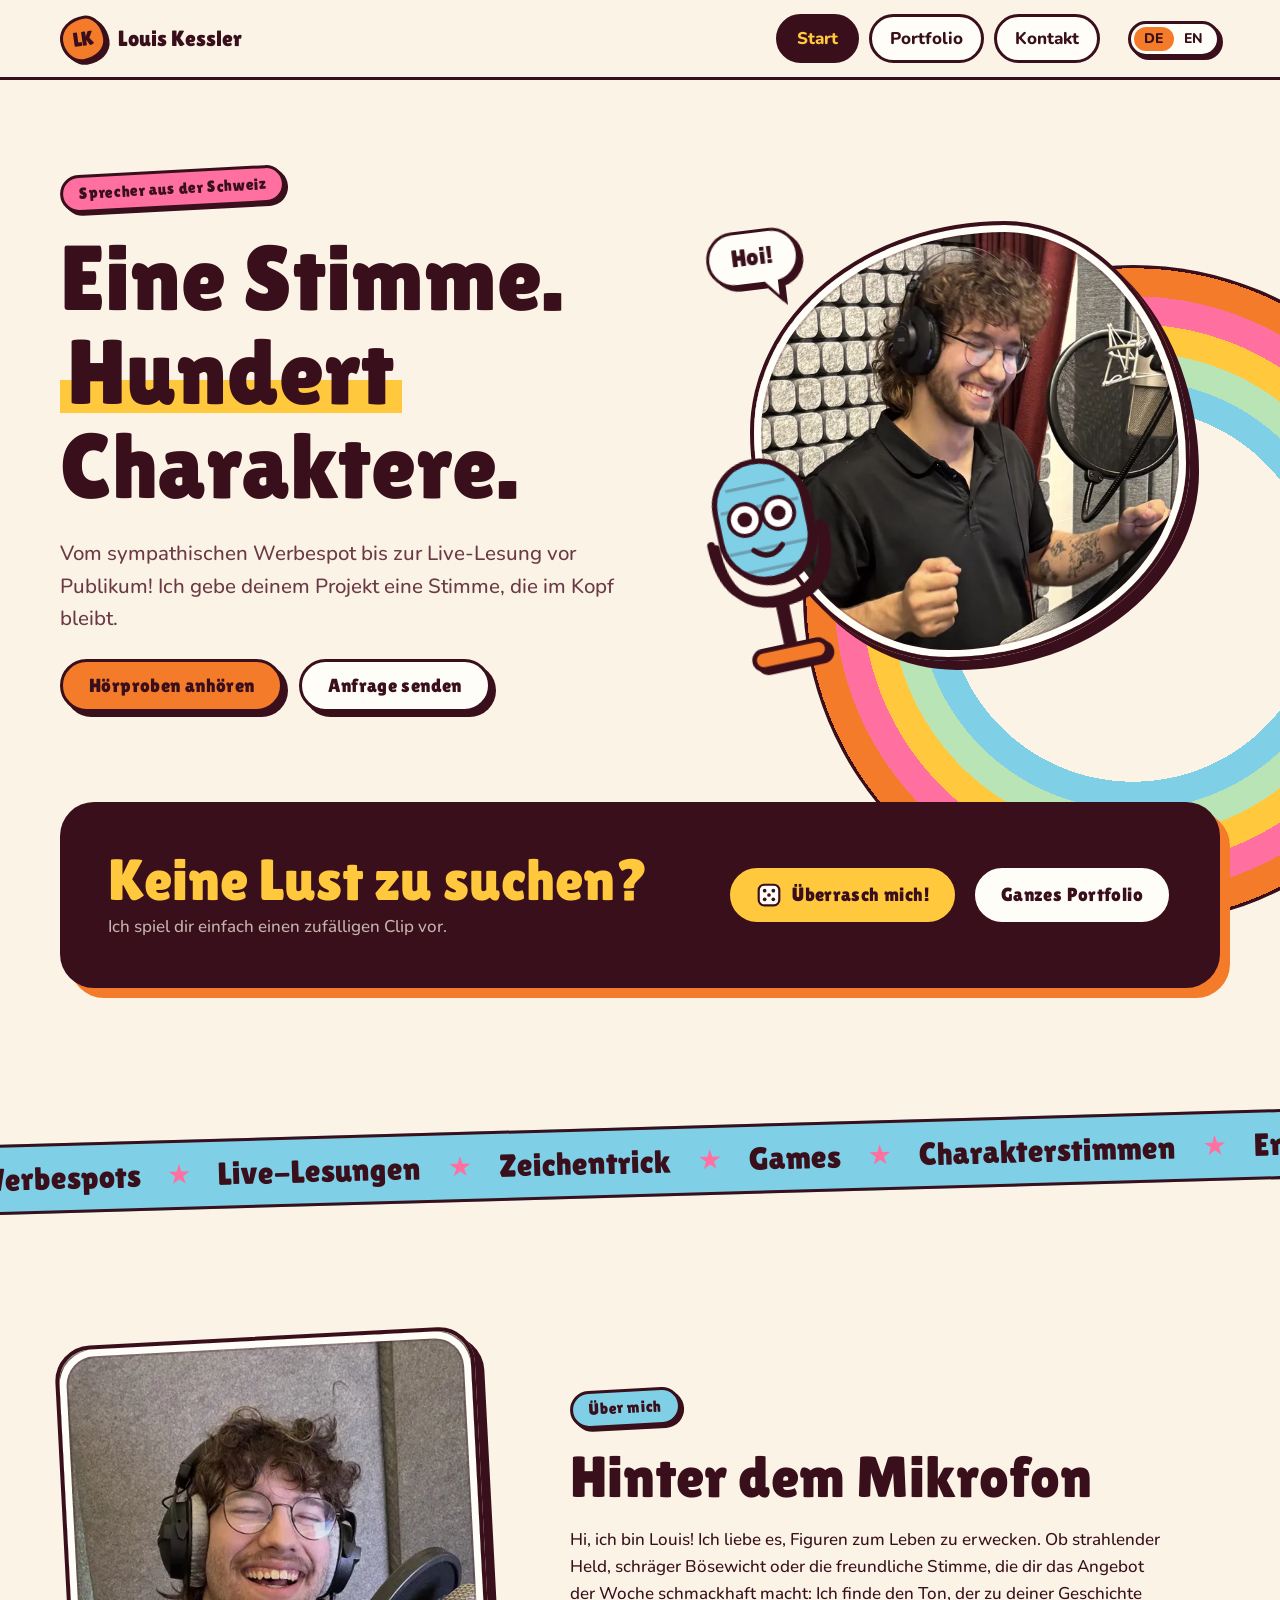
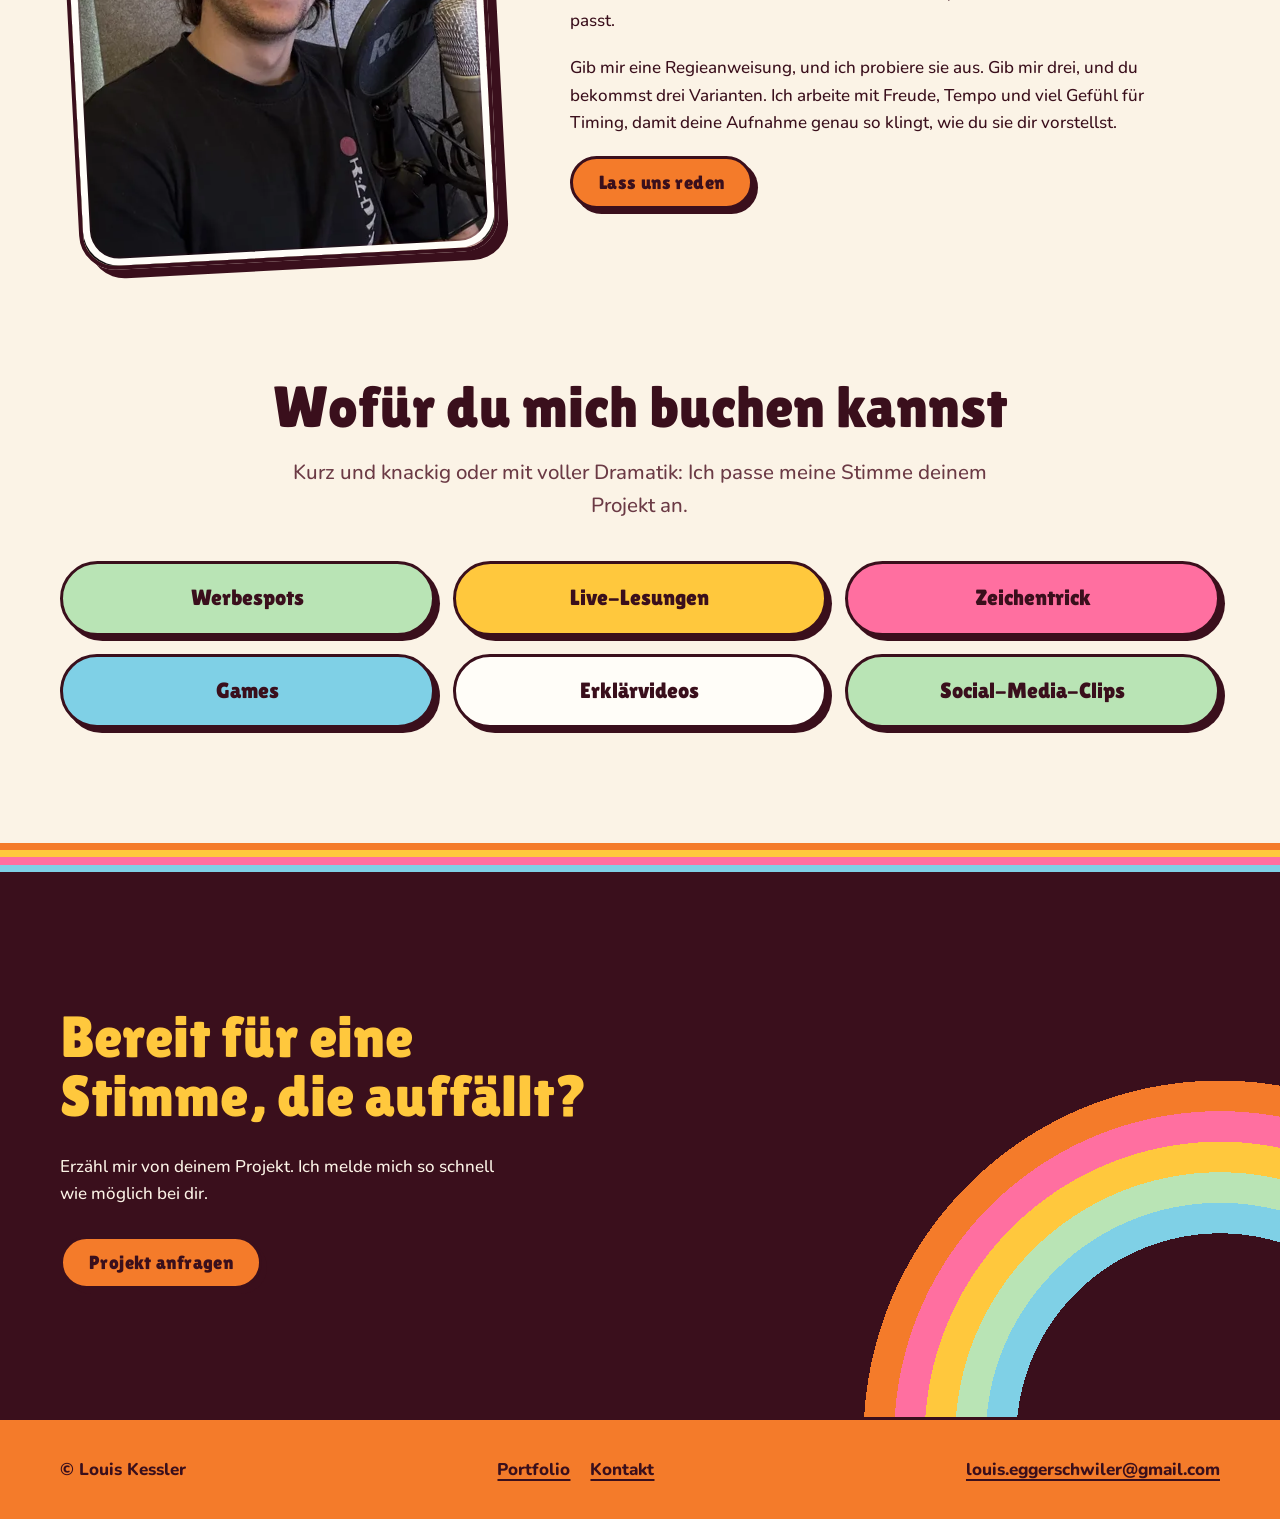
==== commit 793316b1: "add" ====
--- a/index.html
+++ b/index.html
@@ -2,15 +2,15 @@
 <html lang="de">
 <head>
     <meta charset="utf-8"/>
-    <title data-i18n="home.meta.title">Louis Kessler | Sprecher für Werbung, Anime &amp; Charaktere</title>
+    <title data-i18n="home.meta.title">Louis Kessler | Sprecher für Werbung, Live-Lesungen &amp; Charaktere</title>
     <meta content="width=device-width, initial-scale=1" name="viewport"/>
-    <meta content="Louis Kessler ist Sprecher aus der Schweiz: Werbespots, Anime-Synchro und Charakterstimmen mit Energie und Witz. Jetzt reinhören und anfragen."
+    <meta content="Louis Kessler ist Sprecher aus der Schweiz: Werbespots, Live-Lesungen und Charakterstimmen mit Energie und Witz. Jetzt reinhören und anfragen."
           name="description" data-i18n-attr="content:home.meta.desc">
     <!-- Preview for the client, not public yet -->
     <meta content="noindex, nofollow" name="robots">
     <meta property="og:type" content="website">
     <meta property="og:title" content="Louis Kessler | Sprecher">
-    <meta property="og:description" content="Werbespots, Anime-Synchro und Charakterstimmen. Jetzt reinhören!">
+    <meta property="og:description" content="Werbespots, Live-Lesungen und Charakterstimmen. Jetzt reinhören!">
     <meta property="og:image" content="https://voiceoflouis.com/assets/img/louis-og.jpg">
     <meta property="og:url" content="https://voiceoflouis.com/">
     <link href="assets/img/favicon.svg" rel="icon" type="image/svg+xml">
@@ -40,7 +40,7 @@
             <div class="hero-text">
                 <span class="sticker" data-i18n="home.hero.sticker">Sprecher aus der Schweiz</span>
                 <h1 data-i18n="home.hero.title">Eine Stimme. <span class="mark">Hundert</span> Charaktere.</h1>
-                <p class="lead" data-i18n="home.hero.lead">Vom sympathischen Werbespot bis zum Anime-Helden! Ich gebe deinem Projekt eine Stimme, die im Kopf bleibt.</p>
+                <p class="lead" data-i18n="home.hero.lead">Vom sympathischen Werbespot bis zur Live-Lesung vor Publikum! Ich gebe deinem Projekt eine Stimme, die im Kopf bleibt.</p>
                 <div class="btns">
                     <a class="btn" href="portfolio/" data-i18n="btn.listen">Hörproben anhören</a>
                     <a class="btn ghost" href="mailto:louis.eggerschwiler@gmail.com" data-i18n="btn.request">Anfrage senden</a>
@@ -111,7 +111,7 @@
 
     <div class="ticker" aria-hidden="true">
         <div class="ticker-track">
-            <span data-i18n="ticker.1">Werbespots</span><span data-i18n="ticker.2">Anime-Synchro</span><span data-i18n="ticker.3">Zeichentrick</span><span data-i18n="ticker.4">Games</span><span data-i18n="ticker.5">Charakterstimmen</span><span data-i18n="ticker.6">Erklärvideos</span>
+            <span data-i18n="ticker.1">Werbespots</span><span data-i18n="ticker.2">Live-Lesungen</span><span data-i18n="ticker.3">Zeichentrick</span><span data-i18n="ticker.4">Games</span><span data-i18n="ticker.5">Charakterstimmen</span><span data-i18n="ticker.6">Erklärvideos</span>
         </div>
     </div>
 
@@ -142,7 +142,7 @@
             </div>
             <div class="pills" style="width:100%">
                 <div class="pill" data-i18n="service.1">Werbespots</div>
-                <div class="pill" data-i18n="service.2">Anime &amp; Synchro</div>
+                <div class="pill" data-i18n="service.2">Live-Lesungen</div>
                 <div class="pill" data-i18n="service.3">Zeichentrick</div>
                 <div class="pill" data-i18n="service.4">Games</div>
                 <div class="pill" data-i18n="service.5">Erklärvideos</div>
--- a/assets/css/louis.css
+++ b/assets/css/louis.css
@@ -1157,7 +1157,90 @@
     flex-wrap: wrap;
 }
 
-/* film dubbing: its own mint band, so it reads apart from the anime clips */
+/* ---------- live reading: two square photos as a taped-together collage ---------- */
+.reading {
+    display: grid;
+    grid-template-columns: minmax(0, 1.05fr) minmax(0, .95fr);
+    gap: clamp(40px, 7vw, 96px);
+    align-items: center;
+}
+
+.collage {
+    position: relative;
+    width: min(100%, 520px);
+    aspect-ratio: 1 / .92;
+    justify-self: center;
+}
+
+.collage .photo {
+    position: absolute;
+    height: auto;
+    aspect-ratio: 1;
+    border-radius: 30px;
+    animation: none;
+}
+
+/* the wide stage shot sits at the back, the close-up of Louis overlaps it in front */
+.collage-back {
+    top: 0;
+    left: 0;
+    width: 76%;
+    transform: rotate(-4deg);
+}
+
+.collage-front {
+    right: 0;
+    bottom: 0;
+    width: 54%;
+    z-index: 1;
+    transform: rotate(5deg);
+    box-shadow: 10px 10px 0 var(--orange);
+}
+
+.collage .sticker.live {
+    position: absolute;
+    z-index: 2;
+    left: 46%;
+    top: -14px;
+    transform: rotate(6deg);
+    display: inline-flex;
+    align-items: center;
+    gap: 8px;
+}
+
+/* little "on air" lamp in front of the sticker text */
+.collage .sticker.live::before {
+    content: "";
+    width: 10px;
+    height: 10px;
+    border-radius: 50%;
+    background: #e8352b;
+    box-shadow: 0 0 0 2px var(--ink);
+}
+
+@media (prefers-reduced-motion: no-preference) {
+    .collage .sticker.live::before {
+        animation: onair 1.6s ease-in-out infinite;
+    }
+}
+
+@keyframes onair {
+    50% {
+        opacity: .35;
+    }
+}
+
+@media (max-width: 900px) {
+    .reading {
+        grid-template-columns: minmax(0, 1fr);
+    }
+
+    .collage {
+        width: min(100%, 440px);
+    }
+}
+
+/* film dubbing: its own mint band, so it reads apart from the sections around it */
 .film {
     background: var(--mint);
     border-block: var(--border);
@@ -1250,6 +1333,11 @@
     max-width: 16ch;
 }
 
+/* keep the sentence clear of the rings in the bottom-right corner */
+.cta p {
+    max-width: 44ch;
+}
+
 .cta .rings {
     width: 720px;
     right: -300px;
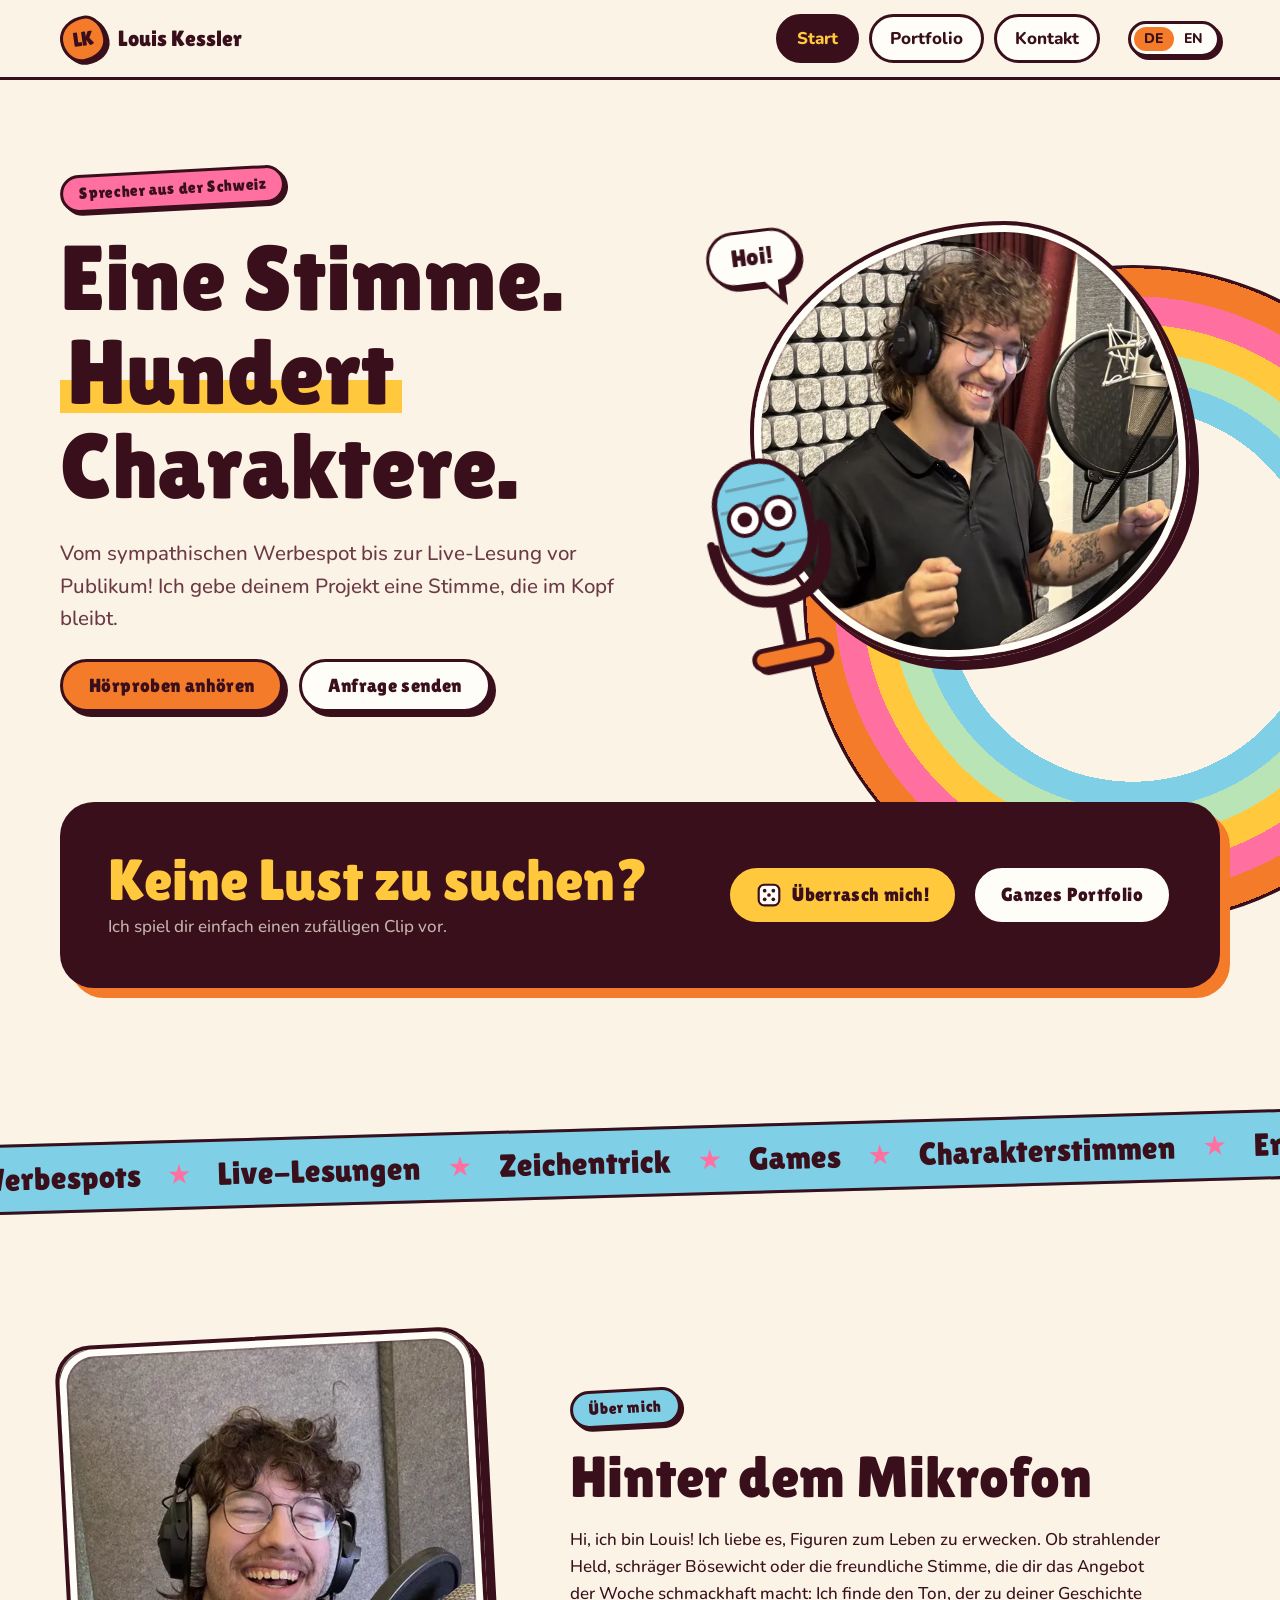
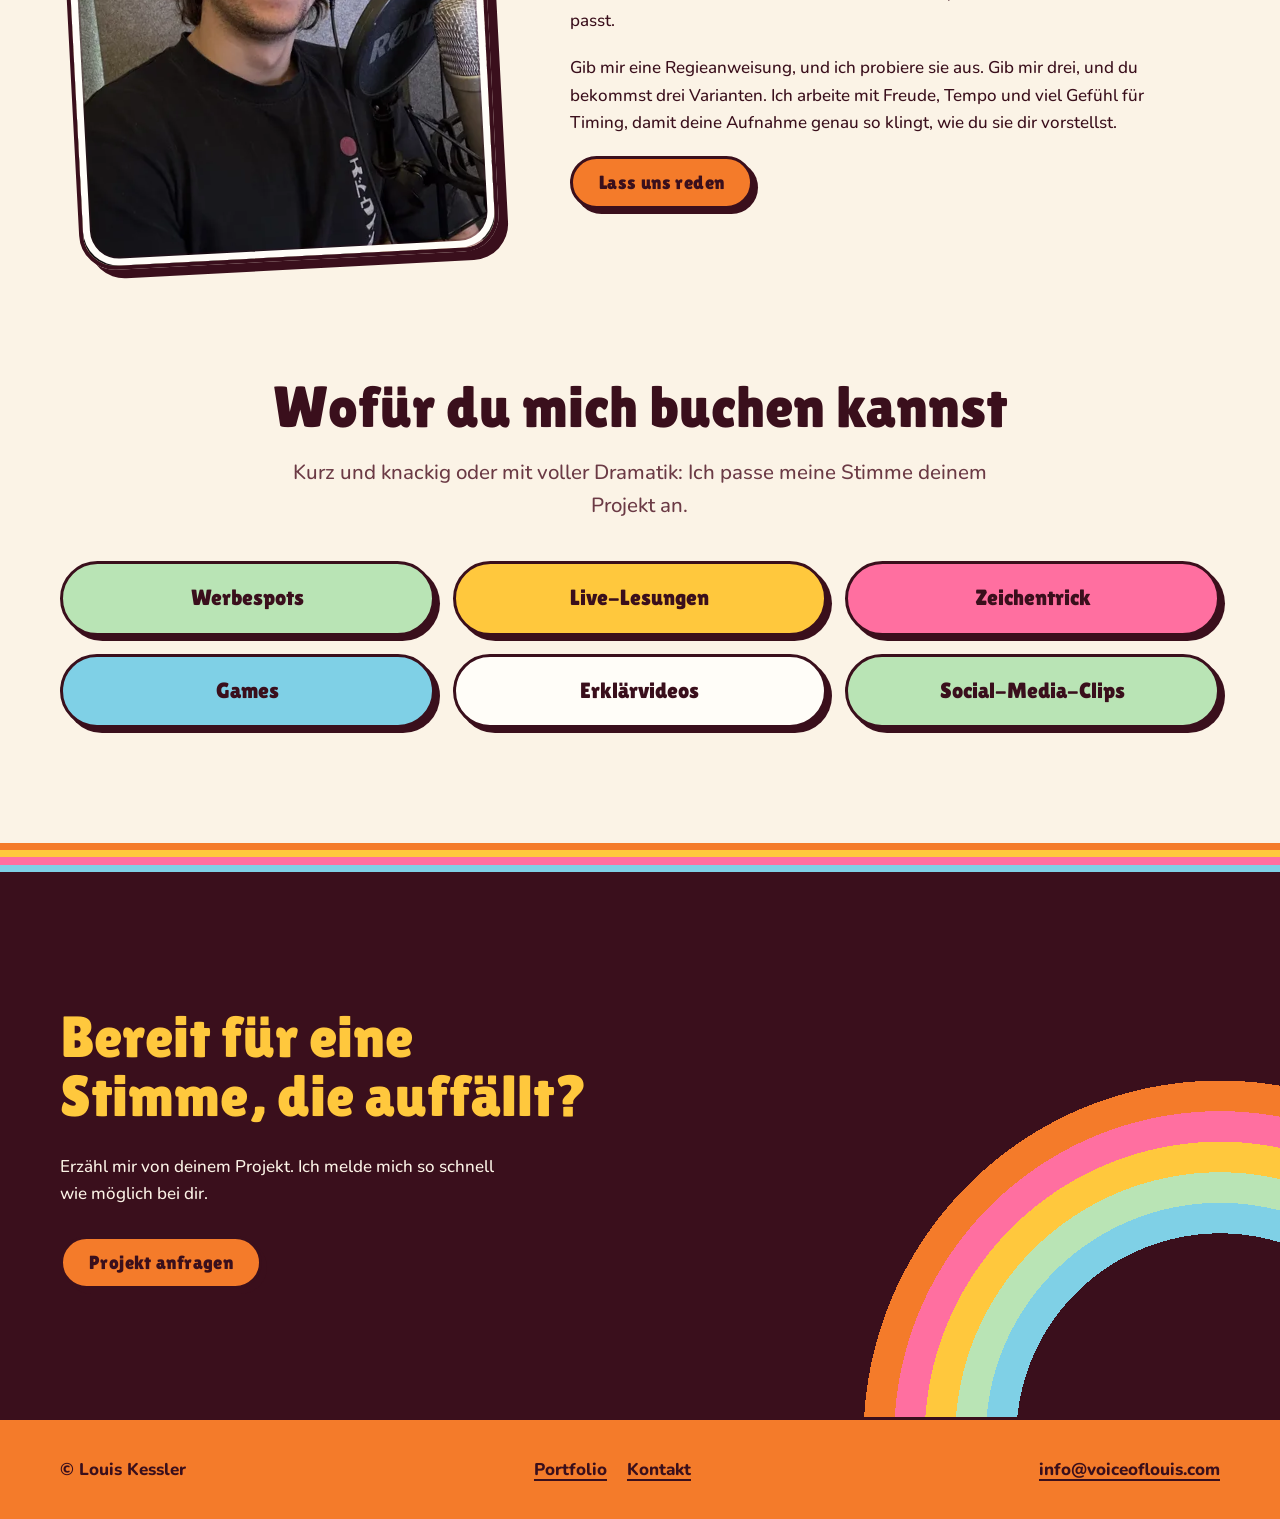
==== commit 6bbbd7ff: "add" ====
--- a/index.html
+++ b/index.html
@@ -43,7 +43,7 @@
                 <p class="lead" data-i18n="home.hero.lead">Vom sympathischen Werbespot bis zur Live-Lesung vor Publikum! Ich gebe deinem Projekt eine Stimme, die im Kopf bleibt.</p>
                 <div class="btns">
                     <a class="btn" href="portfolio/" data-i18n="btn.listen">Hörproben anhören</a>
-                    <a class="btn ghost" href="mailto:louis.eggerschwiler@gmail.com" data-i18n="btn.request">Anfrage senden</a>
+                    <a class="btn ghost" href="mailto:info@voiceoflouis.com" data-i18n="btn.request">Anfrage senden</a>
                 </div>
             </div>
             <div class="hero-art">
@@ -129,7 +129,7 @@
                 <h2 data-i18n="home.about.title">Hinter dem Mikrofon</h2>
                 <p data-i18n="home.about.p1">Hi, ich bin Louis! Ich liebe es, Figuren zum Leben zu erwecken. Ob strahlender Held, schräger Bösewicht oder die freundliche Stimme, die dir das Angebot der Woche schmackhaft macht: Ich finde den Ton, der zu deiner Geschichte passt.</p>
                 <p data-i18n="home.about.p2">Gib mir eine Regieanweisung, und ich probiere sie aus. Gib mir drei, und du bekommst drei Varianten. Ich arbeite mit Freude, Tempo und viel Gefühl für Timing, damit deine Aufnahme genau so klingt, wie du sie dir vorstellst.</p>
-                <div class="btns"><a class="btn" href="mailto:louis.eggerschwiler@gmail.com" data-i18n="home.about.cta">Lass uns reden</a></div>
+                <div class="btns"><a class="btn" href="mailto:info@voiceoflouis.com" data-i18n="home.about.cta">Lass uns reden</a></div>
             </div>
         </div>
     </section>
@@ -157,7 +157,7 @@
         <div class="wrap">
             <h2 data-i18n="home.cta.title">Bereit für eine Stimme, die auffällt?</h2>
             <p data-i18n="home.cta.text">Erzähl mir von deinem Projekt. Ich melde mich so schnell wie möglich bei dir.</p>
-            <a class="btn" href="mailto:louis.eggerschwiler@gmail.com" data-i18n="home.cta.button">Projekt anfragen</a>
+            <a class="btn" href="mailto:info@voiceoflouis.com" data-i18n="home.cta.button">Projekt anfragen</a>
         </div>
     </section>
 </main>
@@ -169,7 +169,7 @@
             <a href="portfolio/" data-i18n="nav.portfolio">Portfolio</a>
             <a href="contact/" data-i18n="nav.contact">Kontakt</a>
         </nav>
-        <a href="mailto:louis.eggerschwiler@gmail.com">louis.eggerschwiler@gmail.com</a>
+        <a href="mailto:info@voiceoflouis.com">info@voiceoflouis.com</a>
     </div>
 </footer>
 <script src="assets/js/louis.js"></script>
